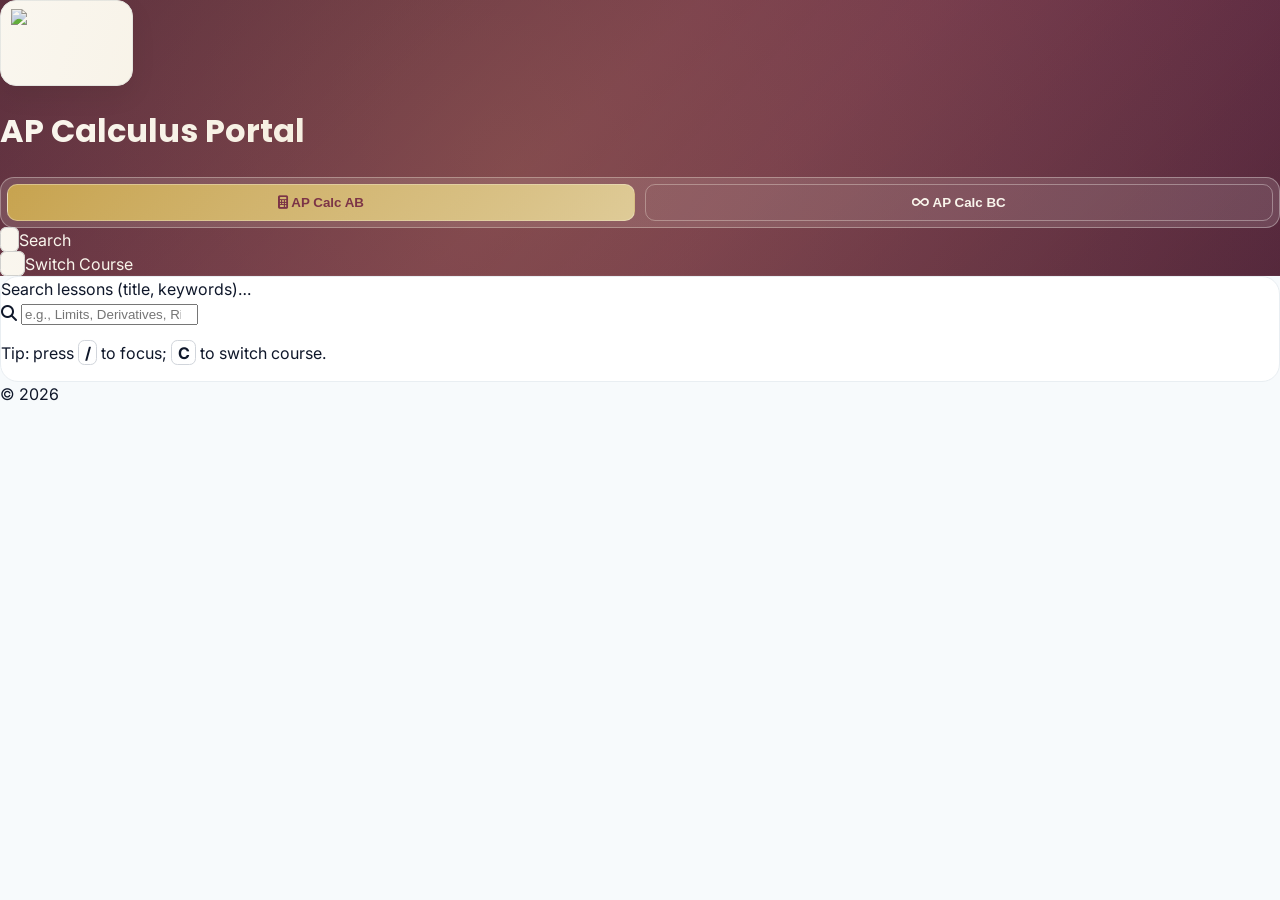
==== index.html @ a1727452 "Add initial HTML structure for AP Calculus Portal" ====
<!DOCTYPE html>
<html lang="en">
<head>
  <meta charset="utf-8"/>
  <meta name="viewport" content="width=device-width,initial-scale=1"/>
  <title>AP Calculus Portal</title>

  <script src="https://cdn.tailwindcss.com"></script>

  <link rel="preconnect" href="https://fonts.googleapis.com"/>
  <link rel="preconnect" href="https://fonts.gstatic.com" crossorigin/>
  <link href="https://fonts.googleapis.com/css2?family=Inter:wght@400;600;800&family=Poppins:wght@600;800&display=swap" rel="stylesheet"/>
  <link rel="stylesheet" href="https://cdnjs.cloudflare.com/ajax/libs/font-awesome/6.5.1/css/all.min.css"/>

  <!-- Brand + Curriculum -->
  <script src="config/brand.js"></script>
  <script src="config/apcalc.js"></script>

  <style>
    :root{
      --primary:#6C1D45; --primary2:#8B2450; --accent:#C7A34F; --accent2:#E4D4A8;
      --ink:#0F172A; --line:#e9eef2; --bg:#F7FAFC; --ok:#136f3a; --soon:#8a3d00;
    }
    *{box-sizing:border-box}
    html,body{margin:0;padding:0;background:var(--bg);color:var(--ink);font-family:Inter,system-ui,-apple-system,Segoe UI,Roboto,Arial,sans-serif;line-height:1.5}

    .hero{
      position:relative; color:#fff;
      background:
        linear-gradient(135deg, rgba(0,0,0,.35) 0%, rgba(0,0,0,.25) 60%, rgba(0,0,0,.35) 100%),
        linear-gradient(135deg, color-mix(in srgb, var(--primary) 88%, transparent) 0%, color-mix(in srgb, var(--primary2) 84%, transparent) 45%, color-mix(in srgb, var(--primary) 88%, transparent) 100%),
        var(--banner, none);
      background-position:center;
      background-size:cover;
      background-repeat:no-repeat;
      overflow:hidden;
    }
    .hero::before{
      content:""; position:absolute; inset:-40% -40% auto auto;
      width:200%; height:200%;
      background:radial-gradient(circle, rgba(199,163,79,.22) 0%, transparent 70%);
      animation:float 22s ease-in-out infinite; pointer-events:none;
    }
    @keyframes float{0%,100%{transform:translate(0,0) rotate(0)} 33%{transform:translate(30px,-30px) rotate(120deg)} 66%{transform:translate(-20px,20px) rotate(240deg)}}
    @media (prefers-reduced-motion: reduce){ .hero::before{animation:none} }

    .logo-tile{
      background:#fff; border:1px solid var(--line); border-radius:16px;
      padding:8px 10px; display:inline-flex; align-items:center; justify-content:center;
      box-shadow:0 10px 24px rgba(0,0,0,.08)
    }
    .logo-crisp{height:60px;width:auto}
    @media (min-width:1024px){ .logo-crisp{height:68px} }

    .tabs{ display:flex; gap:10px; background:rgba(255,255,255,.14); border:1px solid rgba(255,255,255,.35); border-radius:14px; padding:6px }
    .tab{ flex:1; padding:10px 14px; border-radius:10px; border:1px solid rgba(255,255,255,.35); color:#fff; background:transparent; cursor:pointer; font-weight:800 }
    .tab[aria-selected="true"]{ background:linear-gradient(135deg,var(--accent),var(--accent2)); color:var(--primary) }

    .card{ background:#fff; border:1px solid var(--line); border-radius:18px; }
    .row{ border:1px solid var(--line); border-radius:12px; padding:10px 12px;
          display:flex; align-items:center; justify-content:space-between; gap:12px; background:#fff;
          transition:transform .2s ease, box-shadow .2s ease }
    .row:hover{ transform:translateX(4px); box-shadow:0 12px 28px rgba(0,0,0,.06) }
    .status{font-size:11px; padding:6px 12px; border-radius:999px; border:1px solid transparent; text-transform:uppercase; letter-spacing:.3px}
    .open{ background:rgba(19,111,58,.1); color:var(--ok); border-color:rgba(19,111,58,.25) }
    .soon{ background:rgba(186,91,8,.08); color:var(--soon); border-color:rgba(186,91,8,.25) }

    .kbd{ font-variant-numeric:tabular-nums; font-weight:700; padding:.1rem .35rem; border-radius:.4rem; border:1px solid #d1d5db; background:#fff }
  </style>
</head>
<body>

<header class="hero shadow-2xl" id="hero">
  <div class="max-w-7xl mx-auto px-4 sm:px-6 lg:px-8 relative z-10">
    <div class="flex items-center justify-between py-6">
      <div class="flex items-center gap-4">
        <span class="logo-tile">
          <img id="brandLogo" src="" alt="School Logo" class="logo-crisp"
               onerror="this.onerror=null;this.src=window.BRAND.logoFallback"/>
        </span>
        <div>
          <h1 id="brandTitle" class="text-4xl lg:text-5xl font-extrabold tracking-tight" style="font-family:Poppins,Inter,sans-serif"></h1>
          <p id="brandSubtitle" class="text-sm opacity-90 mt-1"></p>
        </div>
      </div>
      <div class="hidden lg:block"></div>
    </div>

    <div class="pb-6 flex items-center gap-4">
      <div class="tabs" role="tablist" aria-label="Course tabs">
        <button id="tabAB" role="tab" class="tab" aria-selected="true" aria-controls="panelAB"><i class="fas fa-calculator"></i> AP Calc AB</button>
        <button id="tabBC" role="tab" class="tab" aria-selected="false" aria-controls="panelBC"><i class="fas fa-infinity"></i> AP Calc BC</button>
      </div>
      <div class="ml-auto hidden sm:flex items-center gap-4 bg-white/10 backdrop-blur rounded-2xl px-4 py-2">
        <div class="flex items-center gap-2"><span class="kbd">/</span><span class="text-xs">Search</span></div>
        <div class="flex items-center gap-2"><span class="kbd">C</span><span class="text-xs">Switch Course</span></div>
      </div>
    </div>
  </div>
</header>

<main class="max-w-7xl mx-auto px-4 sm:px-6 lg:px-8 py-8">

  <section class="card p-5">
    <label class="block text-sm font-semibold text-slate-700 mb-1" for="q">
      Search lessons (title, keywords)…
    </label>
    <div class="relative">
      <i class="fas fa-search absolute left-3 top-1/2 -translate-y-1/2 text-gray-400"></i>
      <input id="q" type="search" placeholder="e.g., Limits, Derivatives, Riemann sums, Series"
             class="w-full rounded-xl border border-[--line] pl-10 pr-3 py-2 focus:outline-none focus:border-[--accent]"/>
    </div>
    <p class="text-xs text-slate-500 mt-1">
      Tip: press <span class="kbd">/</span> to focus; <span class="kbd">C</span> to switch course.
    </p>
  </section>

  <section id="panelAB" role="tabpanel" aria-labelledby="tabAB" aria-hidden="false" class="mt-8">
    <div id="ab-units"></div>
  </section>

  <section id="panelBC" role="tabpanel" aria-labelledby="tabBC" aria-hidden="true" class="mt-8 hidden">
    <div id="bc-units"></div>
  </section>

  <footer class="mt-12 mb-8 text-center text-sm text-slate-500">
    <span id="footerLine"></span>
  </footer>
</main>

<script>
  // --- Apply BRAND ---
  (function applyBrand(){
    const b = window.BRAND || {};
    const c = (b.colors || {});
    document.title = (b.portalTitle || "AP Calculus Portal");

    // CSS vars
    const root = document.documentElement.style;
    root.setProperty('--primary',  c.primary  || '#6C1D45');
    root.setProperty('--primary2', c.primary2 || '#8B2450');
    root.setProperty('--accent',   c.accent   || '#C7A34F');
    root.setProperty('--accent2',  c.accent2  || '#E4D4A8');
    root.setProperty('--bg',       c.bg       || '#F7FAFC');
    root.setProperty('--ink',      c.ink      || '#0F172A');
    root.setProperty('--line',     c.line     || '#e9eef2');
    root.setProperty('--ok',       c.ok       || '#136f3a');
    root.setProperty('--soon',     c.soon     || '#8a3d00');

    // Optional banner
    const hero = document.getElementById('hero');
    if (b.banner && b.banner.trim()){
      hero.style.setProperty('--banner', `url('${b.banner}')`);
    } else {
      hero.style.setProperty('--banner', 'none');
    }

    document.getElementById('brandLogo').src = b.logo || '';
    document.getElementById('brandTitle').textContent = b.portalTitle || 'AP Calculus Portal';
    document.getElementById('brandSubtitle').textContent = b.subtitle || '';
    const year = new Date().getFullYear();
    document.getElementById('footerLine').textContent = (b.footerLine || "© {YEAR}").replace('{YEAR}', year);
  })();

  // --- Build units/lessons with file existence check ---
  const $ = (s, el=document) => el.querySelector(s);

  const tabAB = $("#tabAB"), tabBC = $("#tabBC");
  const panelAB = $("#panelAB"), panelBC = $("#panelBC");
  const q = $("#q");

  function buildUnits(container, folder, units){
    container.innerHTML = "";
    let lessonIndex = 1; // lesson-1 is Welcome in each course

    units.forEach((u, ui) => {
      const block = document.createElement("div");
      block.className = "card p-5 mb-5";
      block.innerHTML = `
        <div class="flex items-center gap-3 mb-3">
          <div class="rounded-xl bg-[--primary] text-white w-11 h-11 grid place-items-center shadow">${ui+1}</div>
          <div>
            <h3 class="font-bold text-lg">${u.name}</h3>
            <div class="text-xs text-slate-600">${u.lessons.length} lesson(s)</div>
          </div>
        </div>
        <div class="grid gap-2 md:grid-cols-2 lg:grid-cols-3" id="${folder}-u${ui}"></div>
      `;
      container.appendChild(block);

      const list = document.getElementById(`${folder}-u${ui}`);

      u.lessons.forEach((title) => {
        const href = `${folder}/lesson-${lessonIndex}.html`;
        const row = document.createElement("div");
        row.className = "row";
        row.innerHTML = `<span class="font-semibold">${title}</span><span class="status">Checking…</span>`;

        fetch(href, { method:"HEAD" }).then(r => {
          const badge = row.querySelector(".status");
          if (r.ok){
            badge.className = "status open"; badge.textContent = "Open";
            row.style.cursor = "pointer";
            row.addEventListener("click", () => location.href = href);
          } else {
            badge.className = "status soon"; badge.textContent = "Coming soon";
            row.classList.add("opacity-80");
          }
        }).catch(() => {
          const badge = row.querySelector(".status");
          badge.className = "status soon"; badge.textContent = "Coming soon";
          row.classList.add("opacity-80");
        });

        list.appendChild(row);
        lessonIndex++;
      });
    });
  }

  function activate(which){
    const isAB = which === "AB";
    tabAB.setAttribute("aria-selected", isAB ? "true" : "false");
    tabBC.setAttribute("aria-selected", isAB ? "false" : "true");
    panelAB.classList.toggle("hidden", !isAB);
    panelBC.classList.toggle("hidden", isAB);
    panelAB.setAttribute("aria-hidden", isAB ? "false" : "true");
    panelBC.setAttribute("aria-hidden", isAB ? "true" : "false");
    q.value = ""; filter("");
    localStorage.setItem("apcalc_course", which);
  }

  function filter(text){
    const panel = panelAB.getAttribute("aria-hidden")==="false" ? panelAB : panelBC;
    const rows = panel.querySelectorAll(".row");
    const t = (text || "").toLowerCase();
    rows.forEach(r => r.style.display = r.textContent.toLowerCase().includes(t) ? "" : "none");
    panel.querySelectorAll(".card").forEach(c => {
      const any = [...c.querySelectorAll(".row")].some(x => x.style.display !== "none");
      c.style.display = any ? "" : "none";
    });
  }

  tabAB.addEventListener("click", () => activate("AB"));
  tabBC.addEventListener("click", () => activate("BC"));
  document.addEventListener("keydown", (e) => {
    if (e.key === "/"){ e.preventDefault(); q.focus(); }
    if (e.key.toLowerCase() === "c"){ activate(tabAB.getAttribute("aria-selected")==="true" ? "BC" : "AB"); }
  });
  q.addEventListener("input", e => filter(e.target.value));

  // Render
  buildUnits($("#ab-units"), "ab", window.APCALC.AB);
  buildUnits($("#bc-units"), "bc", window.APCALC.BC);
  activate(localStorage.getItem("apcalc_course") || "AB");
</script>

</body>
</html>
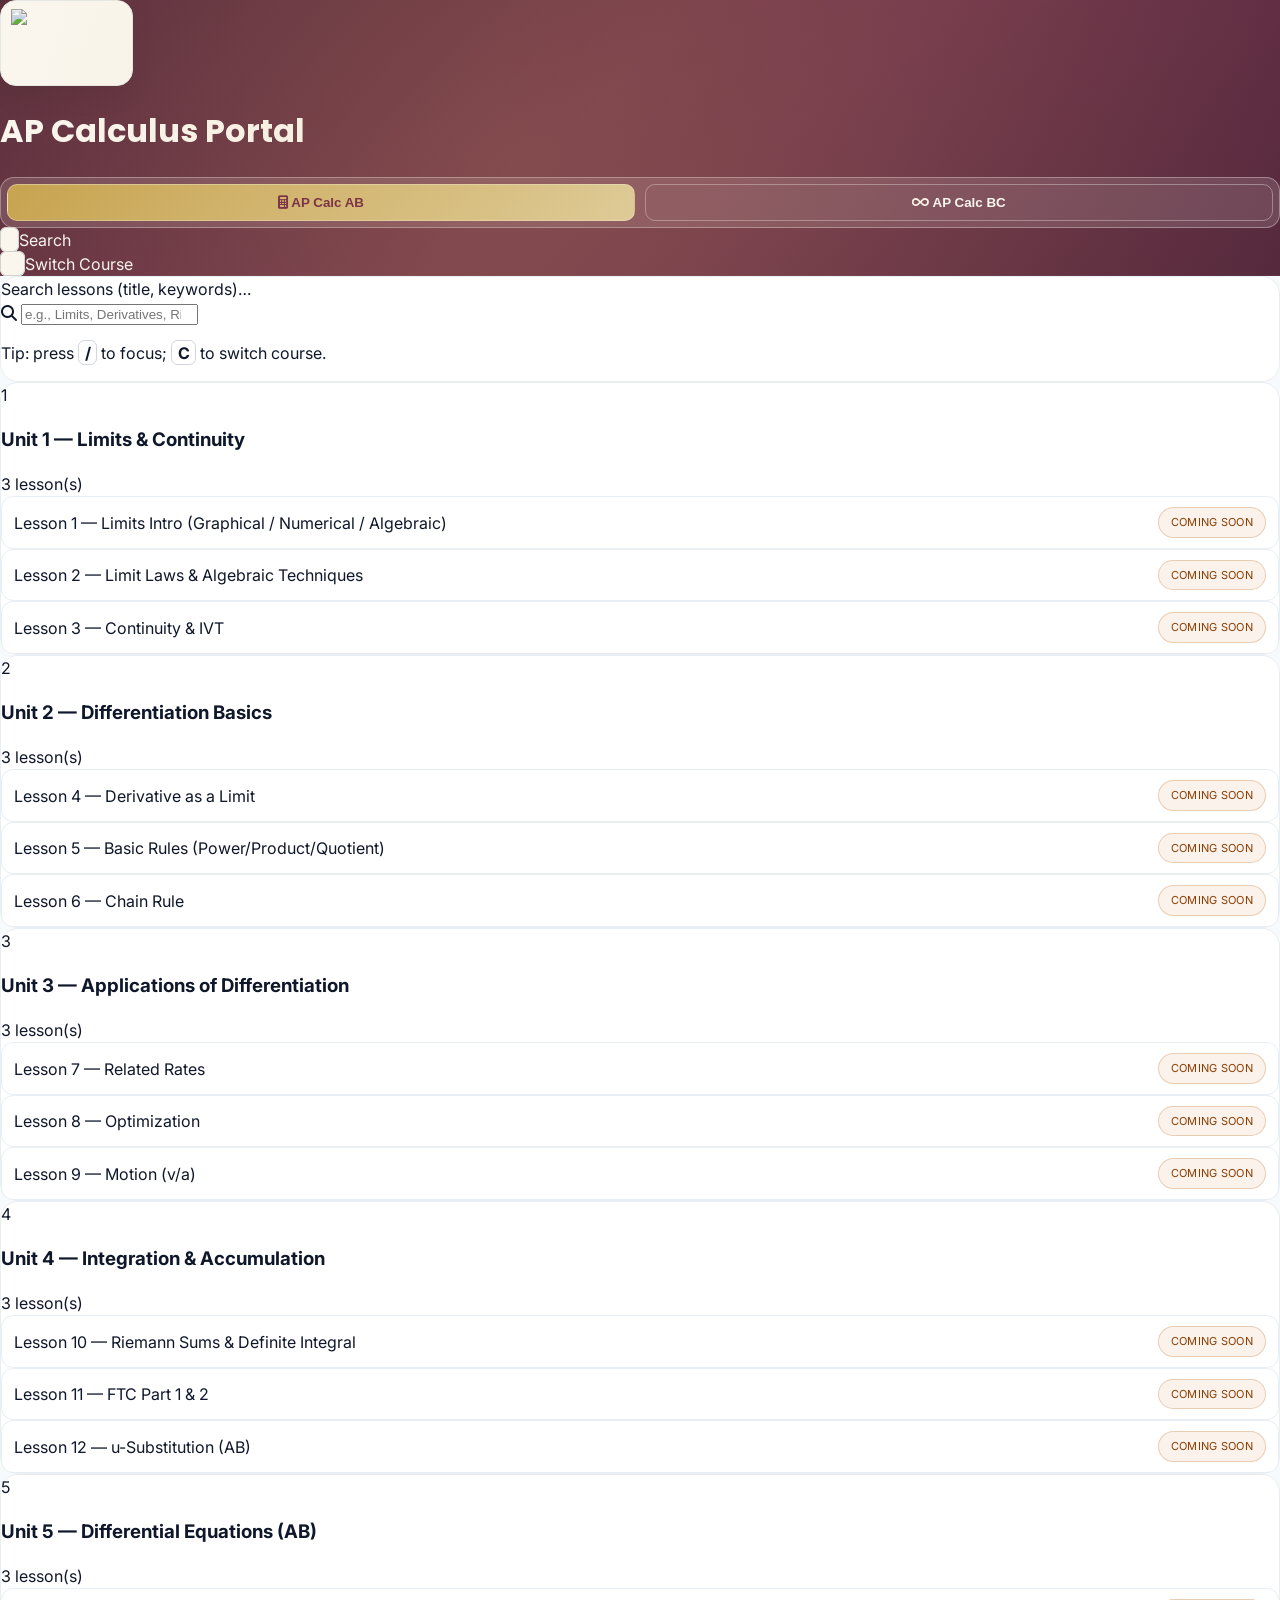
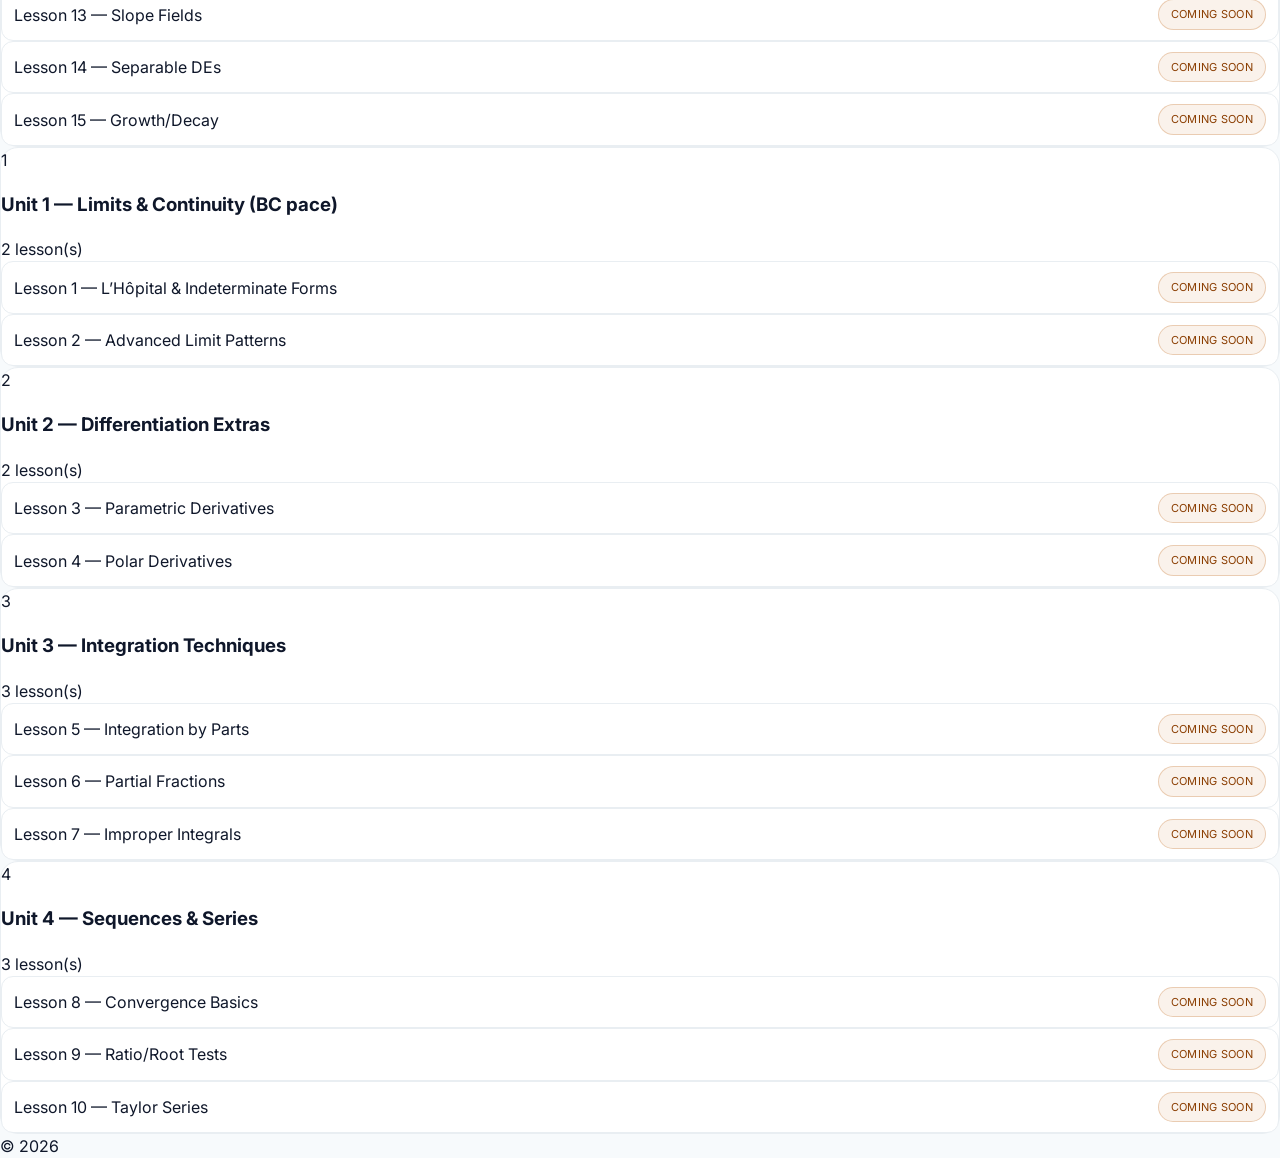
==== commit 91312e5e: "Update index.html" ====
--- a/index.html
+++ b/index.html
@@ -5,14 +5,16 @@
   <meta name="viewport" content="width=device-width,initial-scale=1"/>
   <title>AP Calculus Portal</title>
 
+  <!-- Tailwind -->
   <script src="https://cdn.tailwindcss.com"></script>
 
+  <!-- Fonts & Icons -->
   <link rel="preconnect" href="https://fonts.googleapis.com"/>
   <link rel="preconnect" href="https://fonts.gstatic.com" crossorigin/>
   <link href="https://fonts.googleapis.com/css2?family=Inter:wght@400;600;800&family=Poppins:wght@600;800&display=swap" rel="stylesheet"/>
   <link rel="stylesheet" href="https://cdnjs.cloudflare.com/ajax/libs/font-awesome/6.5.1/css/all.min.css"/>
 
-  <!-- Brand + Curriculum -->
+  <!-- Config -->
   <script src="config/brand.js"></script>
   <script src="config/apcalc.js"></script>
 
@@ -20,6 +22,7 @@
     :root{
       --primary:#6C1D45; --primary2:#8B2450; --accent:#C7A34F; --accent2:#E4D4A8;
       --ink:#0F172A; --line:#e9eef2; --bg:#F7FAFC; --ok:#136f3a; --soon:#8a3d00;
+      --banner:none;
     }
     *{box-sizing:border-box}
     html,body{margin:0;padding:0;background:var(--bg);color:var(--ink);font-family:Inter,system-ui,-apple-system,Segoe UI,Roboto,Arial,sans-serif;line-height:1.5}
@@ -28,8 +31,8 @@
       position:relative; color:#fff;
       background:
         linear-gradient(135deg, rgba(0,0,0,.35) 0%, rgba(0,0,0,.25) 60%, rgba(0,0,0,.35) 100%),
-        linear-gradient(135deg, color-mix(in srgb, var(--primary) 88%, transparent) 0%, color-mix(in srgb, var(--primary2) 84%, transparent) 45%, color-mix(in srgb, var(--primary) 88%, transparent) 100%),
-        var(--banner, none);
+        linear-gradient(135deg, rgba(108,29,69,.88) 0%, rgba(139,36,80,.84) 45%, rgba(108,29,69,.88) 100%),
+        var(--banner);
       background-position:center;
       background-size:cover;
       background-repeat:no-repeat;
@@ -64,7 +67,6 @@
     .status{font-size:11px; padding:6px 12px; border-radius:999px; border:1px solid transparent; text-transform:uppercase; letter-spacing:.3px}
     .open{ background:rgba(19,111,58,.1); color:var(--ok); border-color:rgba(19,111,58,.25) }
     .soon{ background:rgba(186,91,8,.08); color:var(--soon); border-color:rgba(186,91,8,.25) }
-
     .kbd{ font-variant-numeric:tabular-nums; font-weight:700; padding:.1rem .35rem; border-radius:.4rem; border:1px solid #d1d5db; background:#fff }
   </style>
 </head>
@@ -129,13 +131,12 @@
 </main>
 
 <script>
-  // --- Apply BRAND ---
+  // Apply BRAND → CSS vars + header/footer
   (function applyBrand(){
     const b = window.BRAND || {};
     const c = (b.colors || {});
     document.title = (b.portalTitle || "AP Calculus Portal");
 
-    // CSS vars
     const root = document.documentElement.style;
     root.setProperty('--primary',  c.primary  || '#6C1D45');
     root.setProperty('--primary2', c.primary2 || '#8B2450');
@@ -147,13 +148,8 @@
     root.setProperty('--ok',       c.ok       || '#136f3a');
     root.setProperty('--soon',     c.soon     || '#8a3d00');
 
-    // Optional banner
     const hero = document.getElementById('hero');
-    if (b.banner && b.banner.trim()){
-      hero.style.setProperty('--banner', `url('${b.banner}')`);
-    } else {
-      hero.style.setProperty('--banner', 'none');
-    }
+    hero.style.setProperty('--banner', (b.banner && b.banner.trim()) ? `url('${b.banner}')` : 'none');
 
     document.getElementById('brandLogo').src = b.logo || '';
     document.getElementById('brandTitle').textContent = b.portalTitle || 'AP Calculus Portal';
@@ -162,7 +158,6 @@
     document.getElementById('footerLine').textContent = (b.footerLine || "© {YEAR}").replace('{YEAR}', year);
   })();
 
-  // --- Build units/lessons with file existence check ---
   const $ = (s, el=document) => el.querySelector(s);
 
   const tabAB = $("#tabAB"), tabBC = $("#tabBC");
@@ -171,7 +166,7 @@
 
   function buildUnits(container, folder, units){
     container.innerHTML = "";
-    let lessonIndex = 1; // lesson-1 is Welcome in each course
+    let lessonIndex = 1; // lesson-1 exists in each course
 
     units.forEach((u, ui) => {
       const block = document.createElement("div");
@@ -249,7 +244,6 @@
   });
   q.addEventListener("input", e => filter(e.target.value));
 
-  // Render
   buildUnits($("#ab-units"), "ab", window.APCALC.AB);
   buildUnits($("#bc-units"), "bc", window.APCALC.BC);
   activate(localStorage.getItem("apcalc_course") || "AB");
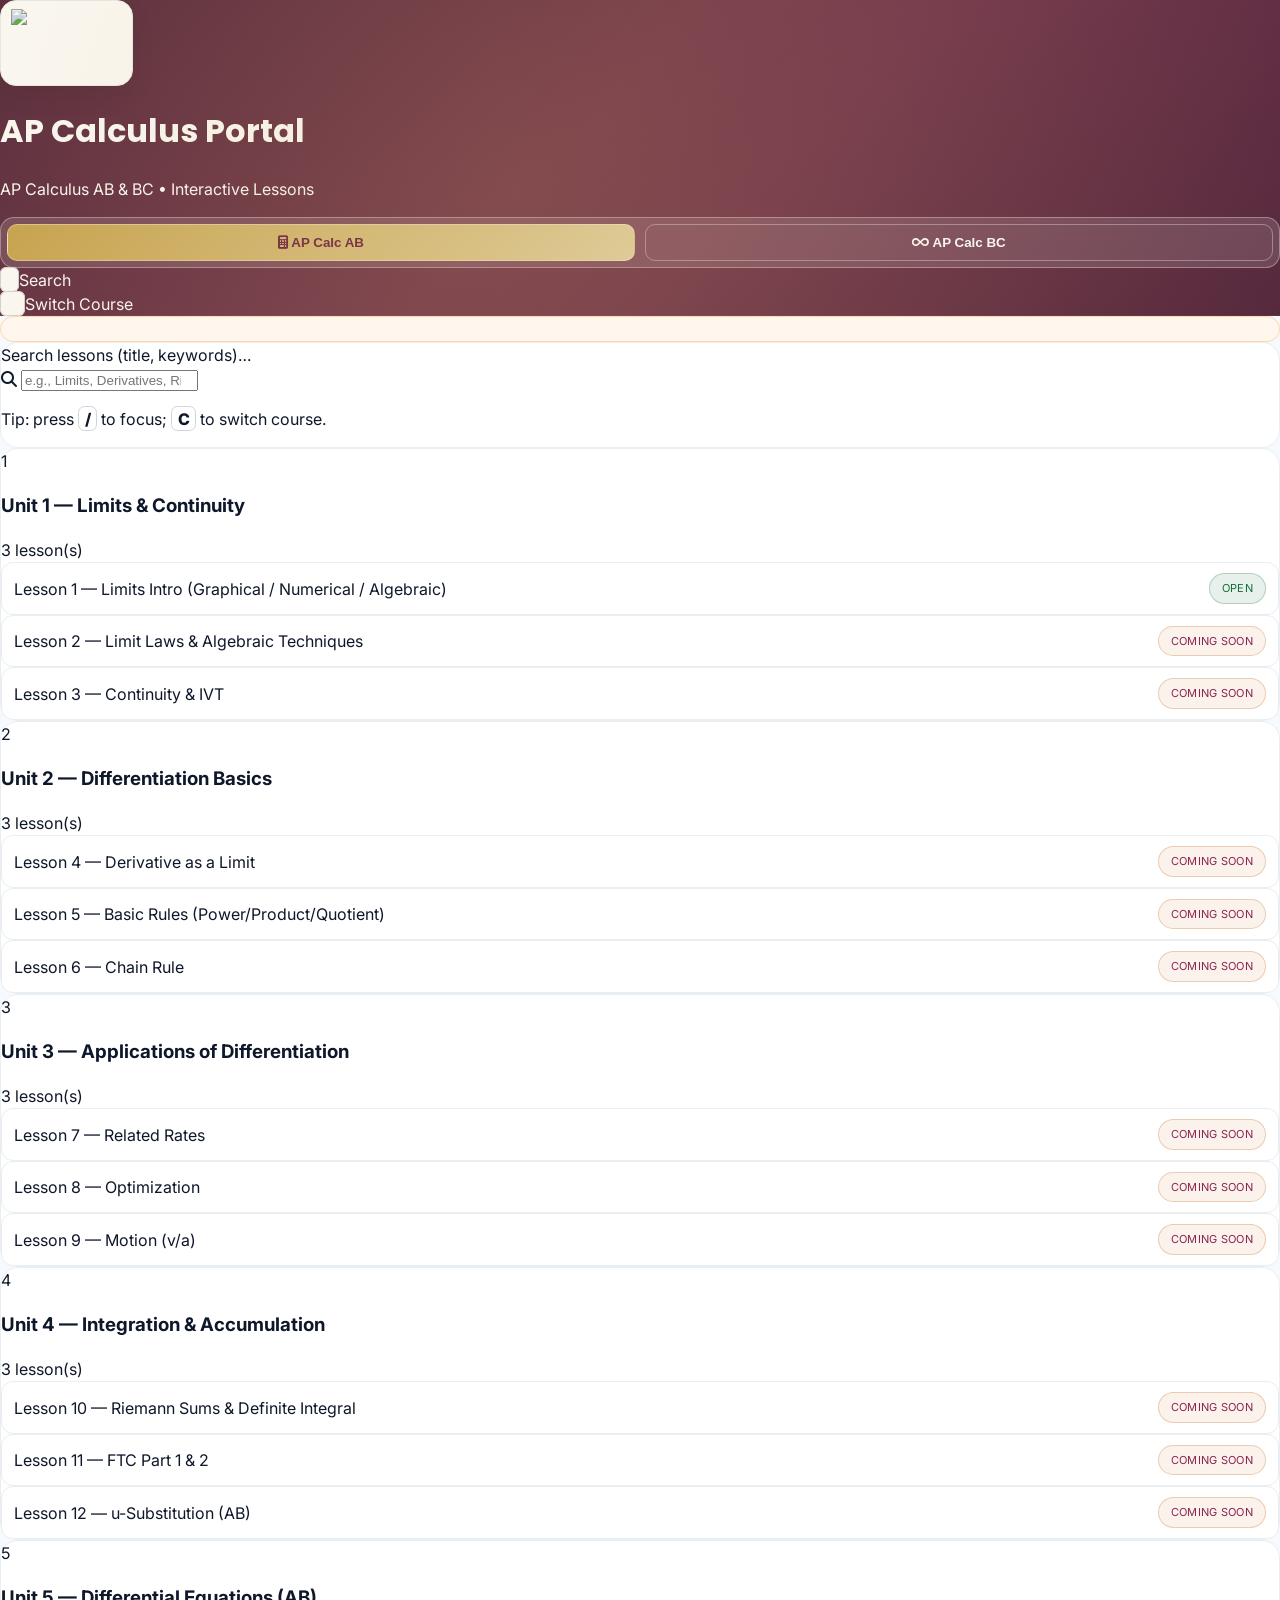
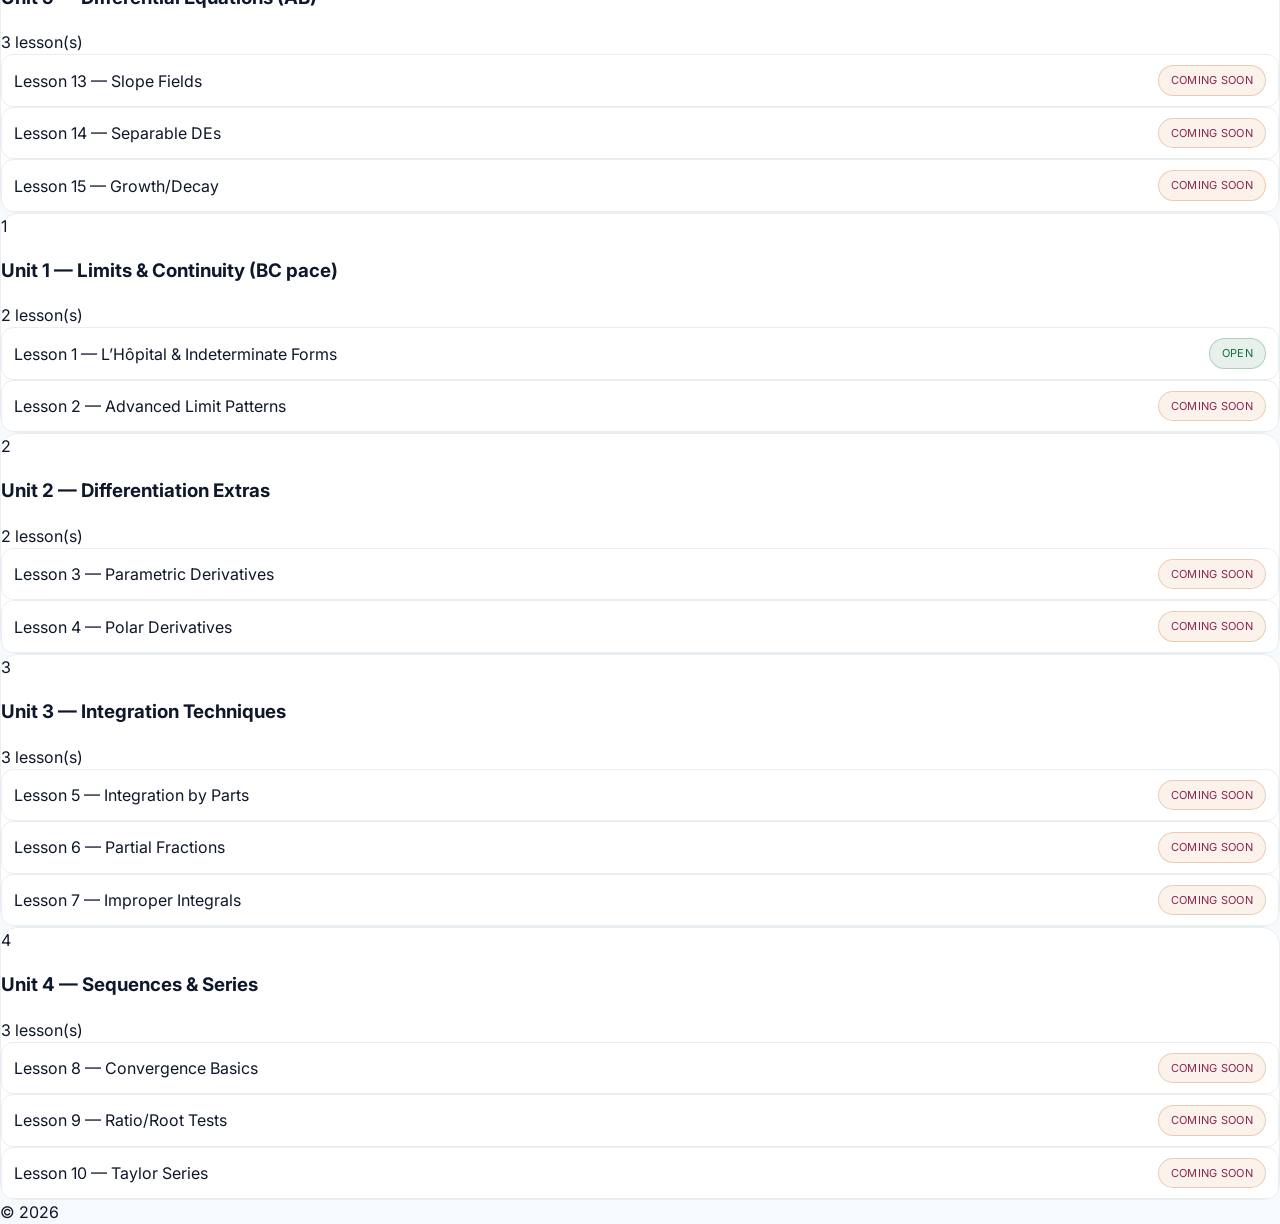
==== commit 8bf3dbc0: "Refactor index.html for layout and error handling Updated HTML structure and styles for better layou" ====
--- a/index.html
+++ b/index.html
@@ -14,19 +14,21 @@
   <link href="https://fonts.googleapis.com/css2?family=Inter:wght@400;600;800&family=Poppins:wght@600;800&display=swap" rel="stylesheet"/>
   <link rel="stylesheet" href="https://cdnjs.cloudflare.com/ajax/libs/font-awesome/6.5.1/css/all.min.css"/>
 
-  <!-- Config -->
+  <!-- Config (must exist on GitHub exactly with these paths & casing) -->
   <script src="config/brand.js"></script>
   <script src="config/apcalc.js"></script>
 
   <style>
     :root{
       --primary:#6C1D45; --primary2:#8B2450; --accent:#C7A34F; --accent2:#E4D4A8;
-      --ink:#0F172A; --line:#e9eef2; --bg:#F7FAFC; --ok:#136f3a; --soon:#8a3d00;
+      --ink:#0F172A; --slate:#5b6572; --line:#e9eef2; --bg:#F7FAFC;
+      --ok:#136f3a; --soon:#8a3d00;
       --banner:none;
     }
     *{box-sizing:border-box}
     html,body{margin:0;padding:0;background:var(--bg);color:var(--ink);font-family:Inter,system-ui,-apple-system,Segoe UI,Roboto,Arial,sans-serif;line-height:1.5}
 
+    /* HERO */
     .hero{
       position:relative; color:#fff;
       background:
@@ -47,6 +49,7 @@
     @keyframes float{0%,100%{transform:translate(0,0) rotate(0)} 33%{transform:translate(30px,-30px) rotate(120deg)} 66%{transform:translate(-20px,20px) rotate(240deg)}}
     @media (prefers-reduced-motion: reduce){ .hero::before{animation:none} }
 
+    /* White logo tile */
     .logo-tile{
       background:#fff; border:1px solid var(--line); border-radius:16px;
       padding:8px 10px; display:inline-flex; align-items:center; justify-content:center;
@@ -55,21 +58,33 @@
     .logo-crisp{height:60px;width:auto}
     @media (min-width:1024px){ .logo-crisp{height:68px} }
 
+    /* Tabs */
     .tabs{ display:flex; gap:10px; background:rgba(255,255,255,.14); border:1px solid rgba(255,255,255,.35); border-radius:14px; padding:6px }
     .tab{ flex:1; padding:10px 14px; border-radius:10px; border:1px solid rgba(255,255,255,.35); color:#fff; background:transparent; cursor:pointer; font-weight:800 }
     .tab[aria-selected="true"]{ background:linear-gradient(135deg,var(--accent),var(--accent2)); color:var(--primary) }
 
+    /* Cards & rows */
     .card{ background:#fff; border:1px solid var(--line); border-radius:18px; }
-    .row{ border:1px solid var(--line); border-radius:12px; padding:10px 12px;
-          display:flex; align-items:center; justify-content:space-between; gap:12px; background:#fff;
-          transition:transform .2s ease, box-shadow .2s ease }
+    .row{
+      border:1px solid var(--line); border-radius:12px; padding:10px 12px;
+      display:flex; align-items:center; justify-content:space-between; gap:12px; background:#fff;
+      transition:transform .2s ease, box-shadow .2s ease;
+      text-decoration:none; color:inherit;
+    }
     .row:hover{ transform:translateX(4px); box-shadow:0 12px 28px rgba(0,0,0,.06) }
     .status{font-size:11px; padding:6px 12px; border-radius:999px; border:1px solid transparent; text-transform:uppercase; letter-spacing:.3px}
     .open{ background:rgba(19,111,58,.1); color:var(--ok); border-color:rgba(19,111,58,.25) }
     .soon{ background:rgba(186,91,8,.08); color:var(--soon); border-color:rgba(186,91,8,.25) }
-    .kbd{ font-variant-numeric:tabular-nums; font-weight:700; padding:.1rem .35rem; border-radius:.4rem; border:1px solid #d1d5db; background:#fff }
+    .kbd{ font-variant-numeric:tabular-nums; font-weight:800; padding:.1rem .35rem; border-radius:.4rem; border:1px solid #d1d5db; background:#fff }
+
+    /* Error banner */
+    .err{
+      background:#fff7ed; border:1px solid #fed7aa; color:#9a3412;
+      border-radius:14px; padding:12px 14px;
+    }
   </style>
 </head>
+
 <body>
 
 <header class="hero shadow-2xl" id="hero">
@@ -78,7 +93,7 @@
       <div class="flex items-center gap-4">
         <span class="logo-tile">
           <img id="brandLogo" src="" alt="School Logo" class="logo-crisp"
-               onerror="this.onerror=null;this.src=window.BRAND.logoFallback"/>
+               onerror="this.onerror=null;this.src=(window.BRAND&&window.BRAND.logoFallback)||''"/>
         </span>
         <div>
           <h1 id="brandTitle" class="text-4xl lg:text-5xl font-extrabold tracking-tight" style="font-family:Poppins,Inter,sans-serif"></h1>
@@ -90,8 +105,12 @@
 
     <div class="pb-6 flex items-center gap-4">
       <div class="tabs" role="tablist" aria-label="Course tabs">
-        <button id="tabAB" role="tab" class="tab" aria-selected="true" aria-controls="panelAB"><i class="fas fa-calculator"></i> AP Calc AB</button>
-        <button id="tabBC" role="tab" class="tab" aria-selected="false" aria-controls="panelBC"><i class="fas fa-infinity"></i> AP Calc BC</button>
+        <button id="tabAB" role="tab" class="tab" aria-selected="true" aria-controls="panelAB">
+          <i class="fas fa-calculator"></i> AP Calc AB
+        </button>
+        <button id="tabBC" role="tab" class="tab" aria-selected="false" aria-controls="panelBC">
+          <i class="fas fa-infinity"></i> AP Calc BC
+        </button>
       </div>
       <div class="ml-auto hidden sm:flex items-center gap-4 bg-white/10 backdrop-blur rounded-2xl px-4 py-2">
         <div class="flex items-center gap-2"><span class="kbd">/</span><span class="text-xs">Search</span></div>
@@ -103,13 +122,18 @@
 
 <main class="max-w-7xl mx-auto px-4 sm:px-6 lg:px-8 py-8">
 
+  <!-- Config error box -->
+  <div id="configError" class="err hidden mb-6"></div>
+
+  <!-- Search -->
   <section class="card p-5">
     <label class="block text-sm font-semibold text-slate-700 mb-1" for="q">
       Search lessons (title, keywords)…
     </label>
     <div class="relative">
       <i class="fas fa-search absolute left-3 top-1/2 -translate-y-1/2 text-gray-400"></i>
-      <input id="q" type="search" placeholder="e.g., Limits, Derivatives, Riemann sums, Series"
+      <input id="q" type="search"
+             placeholder="e.g., Limits, Derivatives, Riemann sums, Series"
              class="w-full rounded-xl border border-[--line] pl-10 pr-3 py-2 focus:outline-none focus:border-[--accent]"/>
     </div>
     <p class="text-xs text-slate-500 mt-1">
@@ -117,6 +141,7 @@
     </p>
   </section>
 
+  <!-- Panels -->
   <section id="panelAB" role="tabpanel" aria-labelledby="tabAB" aria-hidden="false" class="mt-8">
     <div id="ab-units"></div>
   </section>
@@ -131,11 +156,14 @@
 </main>
 
 <script>
-  // Apply BRAND → CSS vars + header/footer
+  const $ = (s, el=document) => el.querySelector(s);
+
+  // -------- Apply BRAND (with safe fallbacks) ----------
   (function applyBrand(){
     const b = window.BRAND || {};
-    const c = (b.colors || {});
-    document.title = (b.portalTitle || "AP Calculus Portal");
+    const c = b.colors || {};
+
+    document.title = b.portalTitle || "AP Calculus Portal";
 
     const root = document.documentElement.style;
     root.setProperty('--primary',  c.primary  || '#6C1D45');
@@ -146,27 +174,33 @@
     root.setProperty('--ink',      c.ink      || '#0F172A');
     root.setProperty('--line',     c.line     || '#e9eef2');
     root.setProperty('--ok',       c.ok       || '#136f3a');
-    root.setProperty('--soon',     c.soon     || '#8a3d00');
+    root.setProperty('--soon',     c.soon     || '#8B2450');
 
     const hero = document.getElementById('hero');
-    hero.style.setProperty('--banner', (b.banner && b.banner.trim()) ? `url('${b.banner}')` : 'none');
-
-    document.getElementById('brandLogo').src = b.logo || '';
-    document.getElementById('brandTitle').textContent = b.portalTitle || 'AP Calculus Portal';
-    document.getElementById('brandSubtitle').textContent = b.subtitle || '';
+    hero.style.setProperty('--banner', (b.banner && String(b.banner).trim()) ? `url('${b.banner}')` : 'none');
+
+    $("#brandLogo").src = b.logo || "";
+    $("#brandTitle").textContent = b.portalTitle || "AP Calculus Portal";
+    $("#brandSubtitle").textContent = b.subtitle || "AP Calculus AB & BC • Interactive Lessons";
+
     const year = new Date().getFullYear();
-    document.getElementById('footerLine').textContent = (b.footerLine || "© {YEAR}").replace('{YEAR}', year);
+    $("#footerLine").textContent = (b.footerLine || "© {YEAR}").replace("{YEAR}", year);
   })();
 
-  const $ = (s, el=document) => el.querySelector(s);
-
+  // -------- Robust syllabus rendering ----------
   const tabAB = $("#tabAB"), tabBC = $("#tabBC");
   const panelAB = $("#panelAB"), panelBC = $("#panelBC");
   const q = $("#q");
 
+  function showConfigError(msg){
+    const box = $("#configError");
+    box.classList.remove("hidden");
+    box.innerHTML = msg;
+  }
+
   function buildUnits(container, folder, units){
     container.innerHTML = "";
-    let lessonIndex = 1; // lesson-1 exists in each course
+    let lessonIndex = 1;
 
     units.forEach((u, ui) => {
       const block = document.createElement("div");
@@ -187,27 +221,32 @@
 
       u.lessons.forEach((title) => {
         const href = `${folder}/lesson-${lessonIndex}.html`;
-        const row = document.createElement("div");
+
+        // Always clickable link (syllabus always visible)
+        const row = document.createElement("a");
         row.className = "row";
-        row.innerHTML = `<span class="font-semibold">${title}</span><span class="status">Checking…</span>`;
-
-        fetch(href, { method:"HEAD" }).then(r => {
-          const badge = row.querySelector(".status");
-          if (r.ok){
-            badge.className = "status open"; badge.textContent = "Open";
-            row.style.cursor = "pointer";
-            row.addEventListener("click", () => location.href = href);
-          } else {
-            badge.className = "status soon"; badge.textContent = "Coming soon";
-            row.classList.add("opacity-80");
-          }
-        }).catch(() => {
-          const badge = row.querySelector(".status");
-          badge.className = "status soon"; badge.textContent = "Coming soon";
-          row.classList.add("opacity-80");
-        });
-
+        row.href = href;
+        row.innerHTML = `<span class="font-semibold">${title}</span><span class="status soon">…</span>`;
         list.appendChild(row);
+
+        // Status check (GET is more compatible than HEAD)
+        fetch(href, { method: "GET", cache: "no-store" })
+          .then(r => {
+            const badge = row.querySelector(".status");
+            if (r.ok){
+              badge.className = "status open";
+              badge.textContent = "Open";
+            } else {
+              badge.className = "status soon";
+              badge.textContent = "Coming soon";
+            }
+          })
+          .catch(() => {
+            const badge = row.querySelector(".status");
+            badge.className = "status soon";
+            badge.textContent = "Coming soon";
+          });
+
         lessonIndex++;
       });
     });
@@ -217,11 +256,15 @@
     const isAB = which === "AB";
     tabAB.setAttribute("aria-selected", isAB ? "true" : "false");
     tabBC.setAttribute("aria-selected", isAB ? "false" : "true");
+
     panelAB.classList.toggle("hidden", !isAB);
     panelBC.classList.toggle("hidden", isAB);
+
     panelAB.setAttribute("aria-hidden", isAB ? "false" : "true");
     panelBC.setAttribute("aria-hidden", isAB ? "true" : "false");
-    q.value = ""; filter("");
+
+    q.value = "";
+    filter("");
     localStorage.setItem("apcalc_course", which);
   }
 
@@ -229,7 +272,9 @@
     const panel = panelAB.getAttribute("aria-hidden")==="false" ? panelAB : panelBC;
     const rows = panel.querySelectorAll(".row");
     const t = (text || "").toLowerCase();
+
     rows.forEach(r => r.style.display = r.textContent.toLowerCase().includes(t) ? "" : "none");
+
     panel.querySelectorAll(".card").forEach(c => {
       const any = [...c.querySelectorAll(".row")].some(x => x.style.display !== "none");
       c.style.display = any ? "" : "none";
@@ -238,14 +283,33 @@
 
   tabAB.addEventListener("click", () => activate("AB"));
   tabBC.addEventListener("click", () => activate("BC"));
+
   document.addEventListener("keydown", (e) => {
     if (e.key === "/"){ e.preventDefault(); q.focus(); }
-    if (e.key.toLowerCase() === "c"){ activate(tabAB.getAttribute("aria-selected")==="true" ? "BC" : "AB"); }
+    if (e.key.toLowerCase() === "c"){
+      activate(tabAB.getAttribute("aria-selected")==="true" ? "BC" : "AB");
+    }
   });
+
   q.addEventListener("input", e => filter(e.target.value));
 
-  buildUnits($("#ab-units"), "ab", window.APCALC.AB);
-  buildUnits($("#bc-units"), "bc", window.APCALC.BC);
+  // -------- Boot / validate config ----------
+  try{
+    if(!window.APCALC || !window.APCALC.AB || !window.APCALC.BC){
+      showConfigError(
+        `<b>Config not loaded.</b><br>
+         I can’t find <code>window.APCALC.AB</code> and <code>window.APCALC.BC</code>.<br>
+         Check that these files exist on GitHub Pages (case-sensitive):<br>
+         <code>/config/apcalc.js</code> and <code>/config/brand.js</code>.`
+      );
+    } else {
+      buildUnits($("#ab-units"), "ab", window.APCALC.AB);
+      buildUnits($("#bc-units"), "bc", window.APCALC.BC);
+    }
+  } catch(err){
+    showConfigError(`<b>Index script crashed:</b> ${String(err)}`);
+  }
+
   activate(localStorage.getItem("apcalc_course") || "AB");
 </script>
 
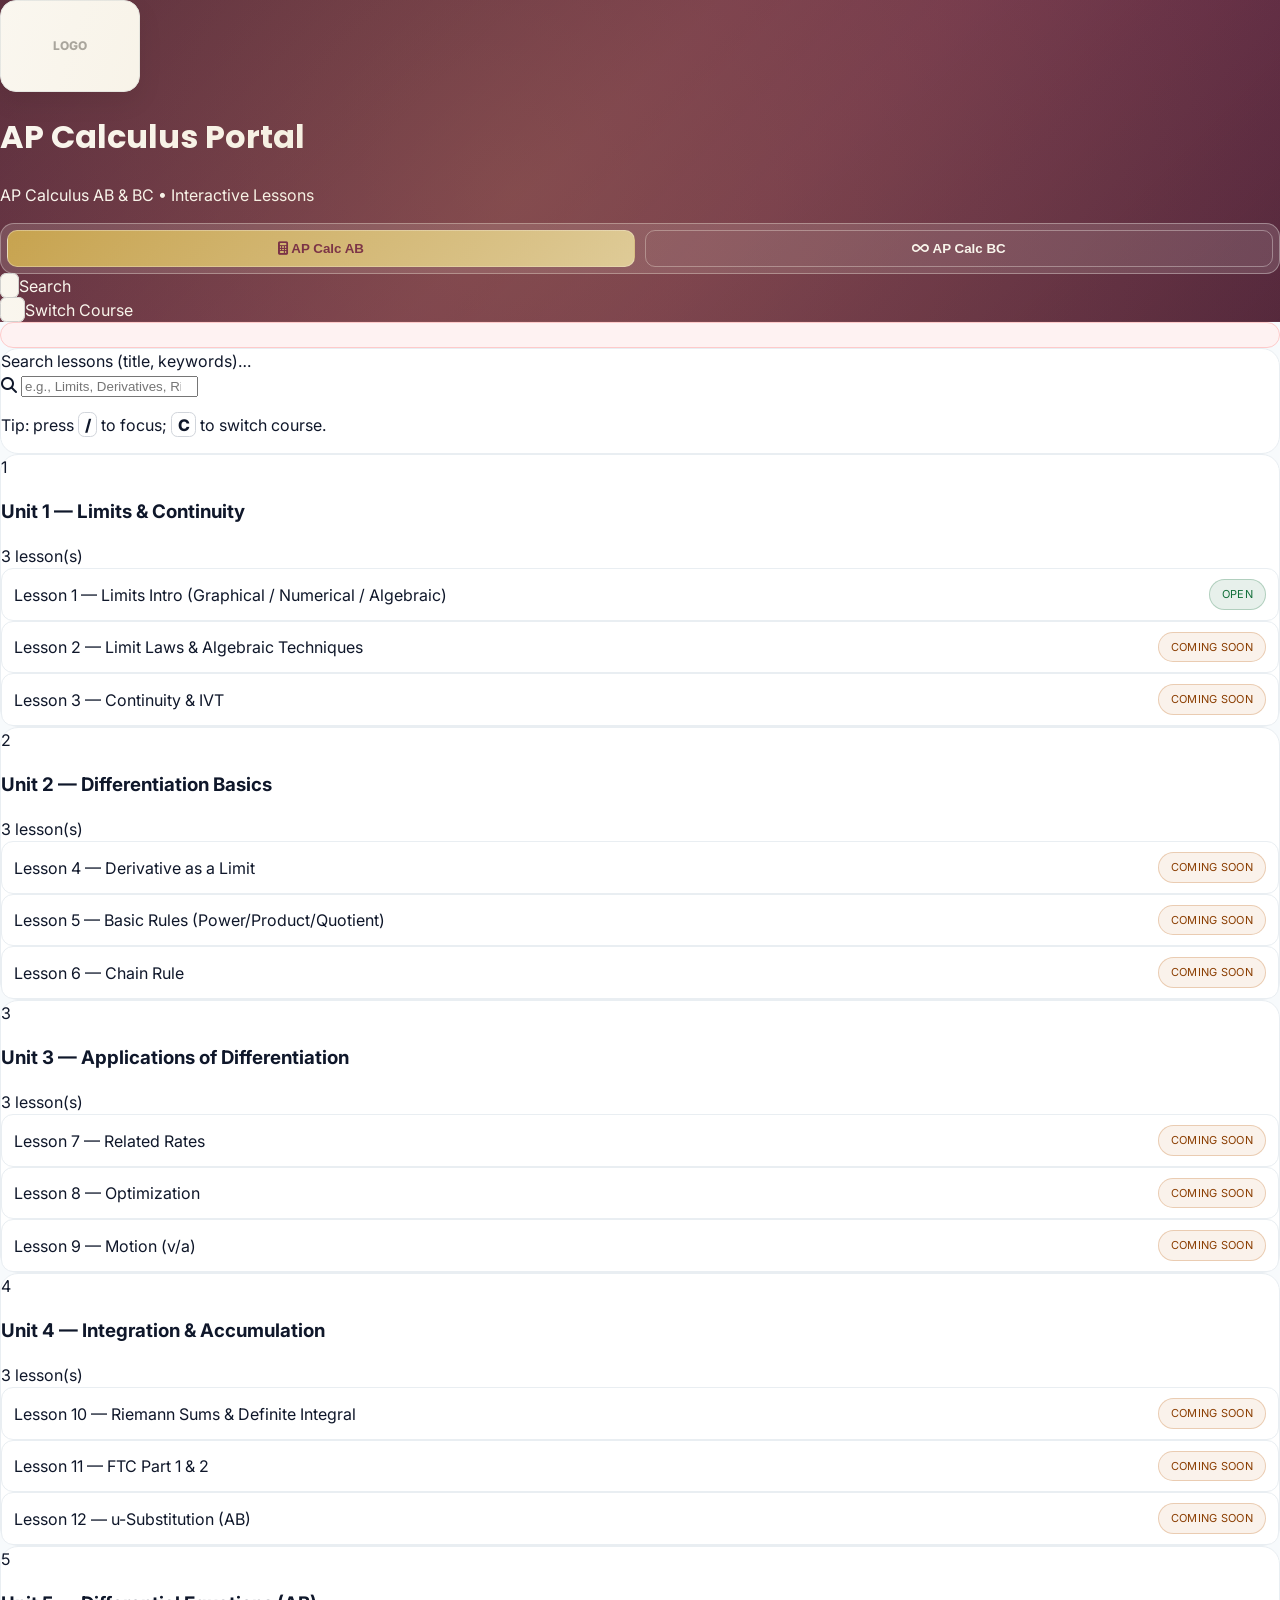
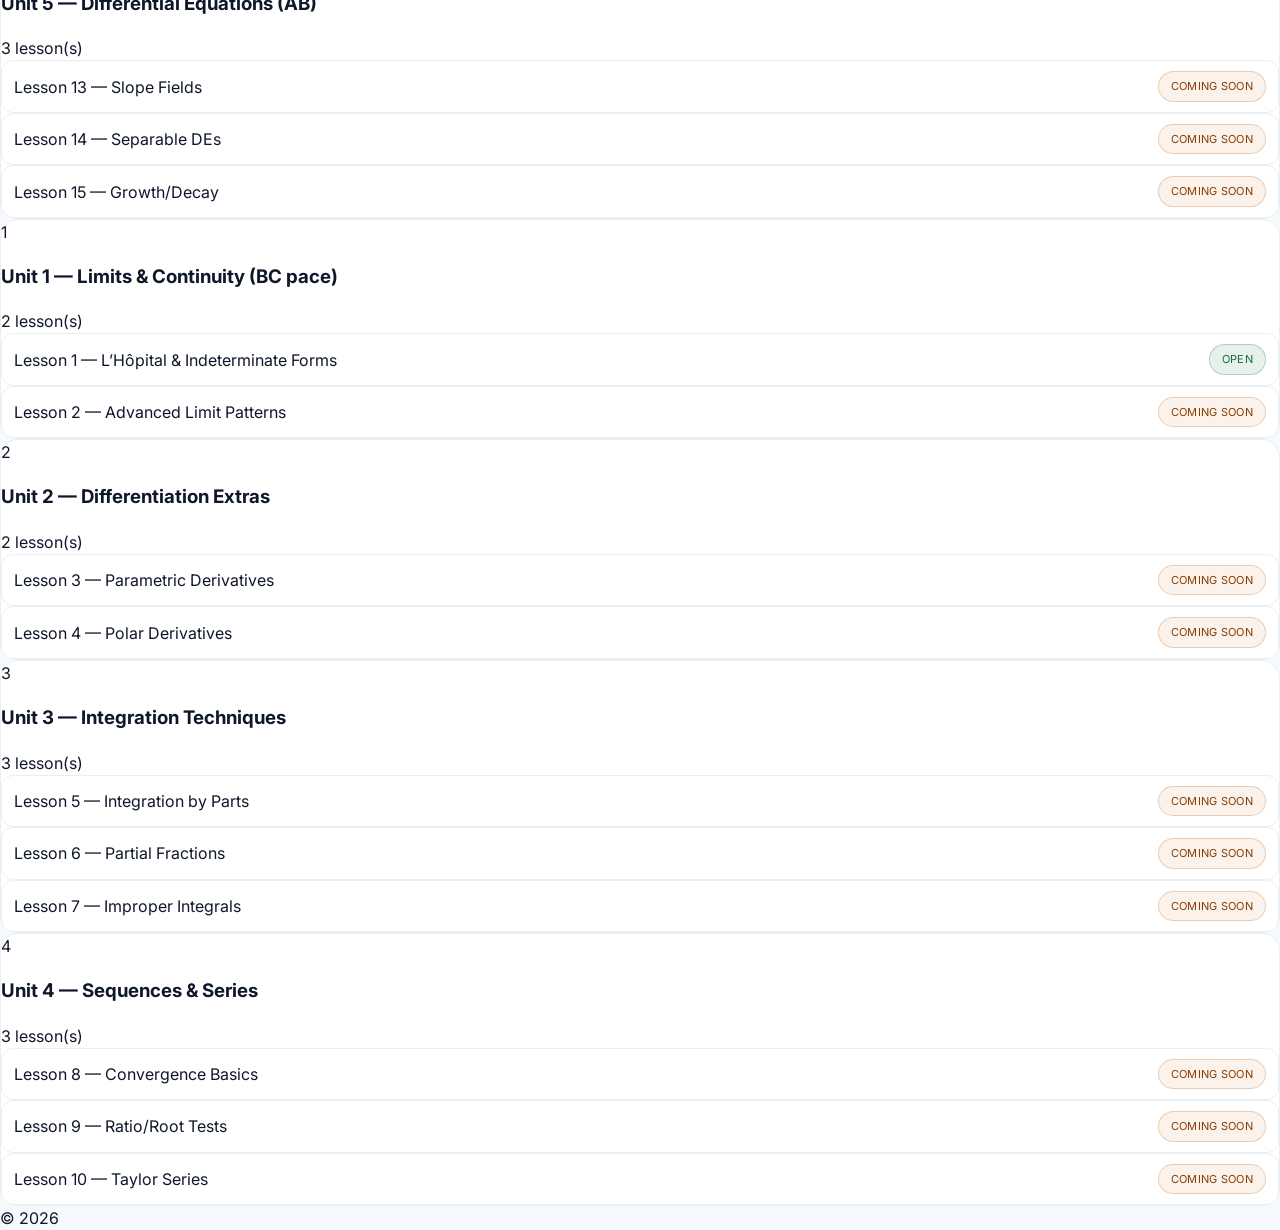
==== commit ad2ed9cc: "Update index.html" ====
--- a/index.html
+++ b/index.html
@@ -14,7 +14,7 @@
   <link href="https://fonts.googleapis.com/css2?family=Inter:wght@400;600;800&family=Poppins:wght@600;800&display=swap" rel="stylesheet"/>
   <link rel="stylesheet" href="https://cdnjs.cloudflare.com/ajax/libs/font-awesome/6.5.1/css/all.min.css"/>
 
-  <!-- Config (must exist on GitHub exactly with these paths & casing) -->
+  <!-- Config (must exist exactly on GitHub with same casing) -->
   <script src="config/brand.js"></script>
   <script src="config/apcalc.js"></script>
 
@@ -22,13 +22,11 @@
     :root{
       --primary:#6C1D45; --primary2:#8B2450; --accent:#C7A34F; --accent2:#E4D4A8;
       --ink:#0F172A; --slate:#5b6572; --line:#e9eef2; --bg:#F7FAFC;
-      --ok:#136f3a; --soon:#8a3d00;
-      --banner:none;
+      --ok:#136f3a; --soon:#8a3d00; --banner:none;
     }
     *{box-sizing:border-box}
     html,body{margin:0;padding:0;background:var(--bg);color:var(--ink);font-family:Inter,system-ui,-apple-system,Segoe UI,Roboto,Arial,sans-serif;line-height:1.5}
 
-    /* HERO */
     .hero{
       position:relative; color:#fff;
       background:
@@ -49,21 +47,21 @@
     @keyframes float{0%,100%{transform:translate(0,0) rotate(0)} 33%{transform:translate(30px,-30px) rotate(120deg)} 66%{transform:translate(-20px,20px) rotate(240deg)}}
     @media (prefers-reduced-motion: reduce){ .hero::before{animation:none} }
 
-    /* White logo tile */
     .logo-tile{
       background:#fff; border:1px solid var(--line); border-radius:16px;
       padding:8px 10px; display:inline-flex; align-items:center; justify-content:center;
-      box-shadow:0 10px 24px rgba(0,0,0,.08)
-    }
-    .logo-crisp{height:60px;width:auto}
-    @media (min-width:1024px){ .logo-crisp{height:68px} }
-
-    /* Tabs */
+      box-shadow:0 10px 24px rgba(0,0,0,.08);
+      width:140px; height:92px;
+    }
+    .logo-crisp{max-height:70px; width:auto}
+    .logo-fallback{
+      font-weight:800; color:rgba(0,0,0,.35); font-size:12px; text-align:center;
+    }
+
     .tabs{ display:flex; gap:10px; background:rgba(255,255,255,.14); border:1px solid rgba(255,255,255,.35); border-radius:14px; padding:6px }
     .tab{ flex:1; padding:10px 14px; border-radius:10px; border:1px solid rgba(255,255,255,.35); color:#fff; background:transparent; cursor:pointer; font-weight:800 }
     .tab[aria-selected="true"]{ background:linear-gradient(135deg,var(--accent),var(--accent2)); color:var(--primary) }
 
-    /* Cards & rows */
     .card{ background:#fff; border:1px solid var(--line); border-radius:18px; }
     .row{
       border:1px solid var(--line); border-radius:12px; padding:10px 12px;
@@ -72,16 +70,17 @@
       text-decoration:none; color:inherit;
     }
     .row:hover{ transform:translateX(4px); box-shadow:0 12px 28px rgba(0,0,0,.06) }
+
     .status{font-size:11px; padding:6px 12px; border-radius:999px; border:1px solid transparent; text-transform:uppercase; letter-spacing:.3px}
     .open{ background:rgba(19,111,58,.1); color:var(--ok); border-color:rgba(19,111,58,.25) }
     .soon{ background:rgba(186,91,8,.08); color:var(--soon); border-color:rgba(186,91,8,.25) }
     .kbd{ font-variant-numeric:tabular-nums; font-weight:800; padding:.1rem .35rem; border-radius:.4rem; border:1px solid #d1d5db; background:#fff }
 
-    /* Error banner */
     .err{
-      background:#fff7ed; border:1px solid #fed7aa; color:#9a3412;
+      background:#fef2f2; border:1px solid #fecaca; color:#991b1b;
       border-radius:14px; padding:12px 14px;
     }
+    .err code{background:#fff; border:1px solid #fecaca; padding:1px 6px; border-radius:8px}
   </style>
 </head>
 
@@ -93,11 +92,12 @@
       <div class="flex items-center gap-4">
         <span class="logo-tile">
           <img id="brandLogo" src="" alt="School Logo" class="logo-crisp"
-               onerror="this.onerror=null;this.src=(window.BRAND&&window.BRAND.logoFallback)||''"/>
+               onerror="this.style.display='none';document.getElementById('logoFallback').style.display='block';"/>
+          <span id="logoFallback" class="logo-fallback" style="display:none">LOGO</span>
         </span>
         <div>
-          <h1 id="brandTitle" class="text-4xl lg:text-5xl font-extrabold tracking-tight" style="font-family:Poppins,Inter,sans-serif"></h1>
-          <p id="brandSubtitle" class="text-sm opacity-90 mt-1"></p>
+          <h1 id="brandTitle" class="text-4xl lg:text-5xl font-extrabold tracking-tight" style="font-family:Poppins,Inter,sans-serif">AP Calculus Portal</h1>
+          <p id="brandSubtitle" class="text-sm opacity-90 mt-1">AP Calculus AB & BC • Interactive Lessons</p>
         </div>
       </div>
       <div class="hidden lg:block"></div>
@@ -122,10 +122,8 @@
 
 <main class="max-w-7xl mx-auto px-4 sm:px-6 lg:px-8 py-8">
 
-  <!-- Config error box -->
   <div id="configError" class="err hidden mb-6"></div>
 
-  <!-- Search -->
   <section class="card p-5">
     <label class="block text-sm font-semibold text-slate-700 mb-1" for="q">
       Search lessons (title, keywords)…
@@ -141,7 +139,6 @@
     </p>
   </section>
 
-  <!-- Panels -->
   <section id="panelAB" role="tabpanel" aria-labelledby="tabAB" aria-hidden="false" class="mt-8">
     <div id="ab-units"></div>
   </section>
@@ -151,14 +148,41 @@
   </section>
 
   <footer class="mt-12 mb-8 text-center text-sm text-slate-500">
-    <span id="footerLine"></span>
+    <span id="footerLine">© <span id="year"></span></span>
   </footer>
 </main>
 
 <script>
+document.addEventListener("DOMContentLoaded", () => {
   const $ = (s, el=document) => el.querySelector(s);
 
-  // -------- Apply BRAND (with safe fallbacks) ----------
+  // -------- Fallback syllabus (so index is NEVER empty) ----------
+  const FALLBACK_APCALC = {
+    AB: [
+      { name:"Unit 1 — Limits & Continuity", lessons:[
+        "Lesson 1 — Limits Intro (Graphical/Numerical/Algebraic)",
+        "Lesson 2 — Limit Laws & Algebraic Techniques",
+        "Lesson 3 — Continuity & IVT"
+      ]},
+      { name:"Unit 2 — Differentiation Basics", lessons:[
+        "Lesson 4 — Derivative as a Limit",
+        "Lesson 5 — Basic Rules",
+        "Lesson 6 — Chain Rule"
+      ]}
+    ],
+    BC: [
+      { name:"Unit 1 — Limits (BC)", lessons:[
+        "Lesson 1 — L’Hôpital & Indeterminate Forms",
+        "Lesson 2 — Advanced Limit Patterns"
+      ]},
+      { name:"Unit 2 — Differentiation Extras", lessons:[
+        "Lesson 3 — Parametric Derivatives",
+        "Lesson 4 — Polar Derivatives"
+      ]}
+    ]
+  };
+
+  // -------- Apply BRAND (safe) ----------
   (function applyBrand(){
     const b = window.BRAND || {};
     const c = b.colors || {};
@@ -174,30 +198,24 @@
     root.setProperty('--ink',      c.ink      || '#0F172A');
     root.setProperty('--line',     c.line     || '#e9eef2');
     root.setProperty('--ok',       c.ok       || '#136f3a');
-    root.setProperty('--soon',     c.soon     || '#8B2450');
+    root.setProperty('--soon',     c.soon     || '#8a3d00');
 
     const hero = document.getElementById('hero');
     hero.style.setProperty('--banner', (b.banner && String(b.banner).trim()) ? `url('${b.banner}')` : 'none');
 
-    $("#brandLogo").src = b.logo || "";
     $("#brandTitle").textContent = b.portalTitle || "AP Calculus Portal";
     $("#brandSubtitle").textContent = b.subtitle || "AP Calculus AB & BC • Interactive Lessons";
 
+    const logo = $("#brandLogo");
+    if (b.logo) logo.src = b.logo;
+    else { logo.style.display="none"; $("#logoFallback").style.display="block"; }
+
     const year = new Date().getFullYear();
+    $("#year").textContent = year;
     $("#footerLine").textContent = (b.footerLine || "© {YEAR}").replace("{YEAR}", year);
   })();
 
-  // -------- Robust syllabus rendering ----------
-  const tabAB = $("#tabAB"), tabBC = $("#tabBC");
-  const panelAB = $("#panelAB"), panelBC = $("#panelBC");
-  const q = $("#q");
-
-  function showConfigError(msg){
-    const box = $("#configError");
-    box.classList.remove("hidden");
-    box.innerHTML = msg;
-  }
-
+  // -------- Build syllabus (always visible, always clickable) ----------
   function buildUnits(container, folder, units){
     container.innerHTML = "";
     let lessonIndex = 1;
@@ -222,29 +240,22 @@
       u.lessons.forEach((title) => {
         const href = `${folder}/lesson-${lessonIndex}.html`;
 
-        // Always clickable link (syllabus always visible)
         const row = document.createElement("a");
         row.className = "row";
-        row.href = href;
+        row.href = href; // always clickable
         row.innerHTML = `<span class="font-semibold">${title}</span><span class="status soon">…</span>`;
         list.appendChild(row);
 
-        // Status check (GET is more compatible than HEAD)
-        fetch(href, { method: "GET", cache: "no-store" })
+        // status check (GET; more compatible than HEAD)
+        fetch(href, { method:"GET", cache:"no-store" })
           .then(r => {
             const badge = row.querySelector(".status");
-            if (r.ok){
-              badge.className = "status open";
-              badge.textContent = "Open";
-            } else {
-              badge.className = "status soon";
-              badge.textContent = "Coming soon";
-            }
+            if (r.ok){ badge.className="status open"; badge.textContent="Open"; }
+            else     { badge.className="status soon"; badge.textContent="Coming soon"; }
           })
           .catch(() => {
             const badge = row.querySelector(".status");
-            badge.className = "status soon";
-            badge.textContent = "Coming soon";
+            badge.className="status soon"; badge.textContent="Coming soon";
           });
 
         lessonIndex++;
@@ -252,17 +263,19 @@
     });
   }
 
+  // -------- Tabs, search ----------
+  const tabAB = $("#tabAB"), tabBC = $("#tabBC");
+  const panelAB = $("#panelAB"), panelBC = $("#panelBC");
+  const q = $("#q");
+
   function activate(which){
     const isAB = which === "AB";
     tabAB.setAttribute("aria-selected", isAB ? "true" : "false");
     tabBC.setAttribute("aria-selected", isAB ? "false" : "true");
-
     panelAB.classList.toggle("hidden", !isAB);
     panelBC.classList.toggle("hidden", isAB);
-
     panelAB.setAttribute("aria-hidden", isAB ? "false" : "true");
     panelBC.setAttribute("aria-hidden", isAB ? "true" : "false");
-
     q.value = "";
     filter("");
     localStorage.setItem("apcalc_course", which);
@@ -271,10 +284,8 @@
   function filter(text){
     const panel = panelAB.getAttribute("aria-hidden")==="false" ? panelAB : panelBC;
     const rows = panel.querySelectorAll(".row");
-    const t = (text || "").toLowerCase();
-
+    const t = (text||"").toLowerCase();
     rows.forEach(r => r.style.display = r.textContent.toLowerCase().includes(t) ? "" : "none");
-
     panel.querySelectorAll(".card").forEach(c => {
       const any = [...c.querySelectorAll(".row")].some(x => x.style.display !== "none");
       c.style.display = any ? "" : "none";
@@ -283,34 +294,35 @@
 
   tabAB.addEventListener("click", () => activate("AB"));
   tabBC.addEventListener("click", () => activate("BC"));
-
   document.addEventListener("keydown", (e) => {
     if (e.key === "/"){ e.preventDefault(); q.focus(); }
     if (e.key.toLowerCase() === "c"){
       activate(tabAB.getAttribute("aria-selected")==="true" ? "BC" : "AB");
     }
   });
-
   q.addEventListener("input", e => filter(e.target.value));
 
-  // -------- Boot / validate config ----------
-  try{
-    if(!window.APCALC || !window.APCALC.AB || !window.APCALC.BC){
-      showConfigError(
-        `<b>Config not loaded.</b><br>
-         I can’t find <code>window.APCALC.AB</code> and <code>window.APCALC.BC</code>.<br>
-         Check that these files exist on GitHub Pages (case-sensitive):<br>
-         <code>/config/apcalc.js</code> and <code>/config/brand.js</code>.`
-      );
-    } else {
-      buildUnits($("#ab-units"), "ab", window.APCALC.AB);
-      buildUnits($("#bc-units"), "bc", window.APCALC.BC);
-    }
-  } catch(err){
-    showConfigError(`<b>Index script crashed:</b> ${String(err)}`);
+  // -------- Use APCALC if loaded, otherwise fallback + show error box ----------
+  const errBox = $("#configError");
+  const haveAP = window.APCALC && window.APCALC.AB && window.APCALC.BC;
+  const use = haveAP ? window.APCALC : FALLBACK_APCALC;
+
+  if(!haveAP){
+    errBox.classList.remove("hidden");
+    errBox.innerHTML = `
+      <b>apcalc.js did not load</b> — showing fallback syllabus so the portal isn’t empty.<br><br>
+      Fix on GitHub Pages (case-sensitive paths):<br>
+      • <code>/config/apcalc.js</code><br>
+      • <code>/config/brand.js</code><br><br>
+      Quick test: open these in your browser:<br>
+      <code>${location.origin + location.pathname.replace(/index\\.html?$/,'')}config/apcalc.js</code>
+    `;
   }
 
+  buildUnits($("#ab-units"), "ab", use.AB);
+  buildUnits($("#bc-units"), "bc", use.BC);
   activate(localStorage.getItem("apcalc_course") || "AB");
+});
 </script>
 
 </body>
